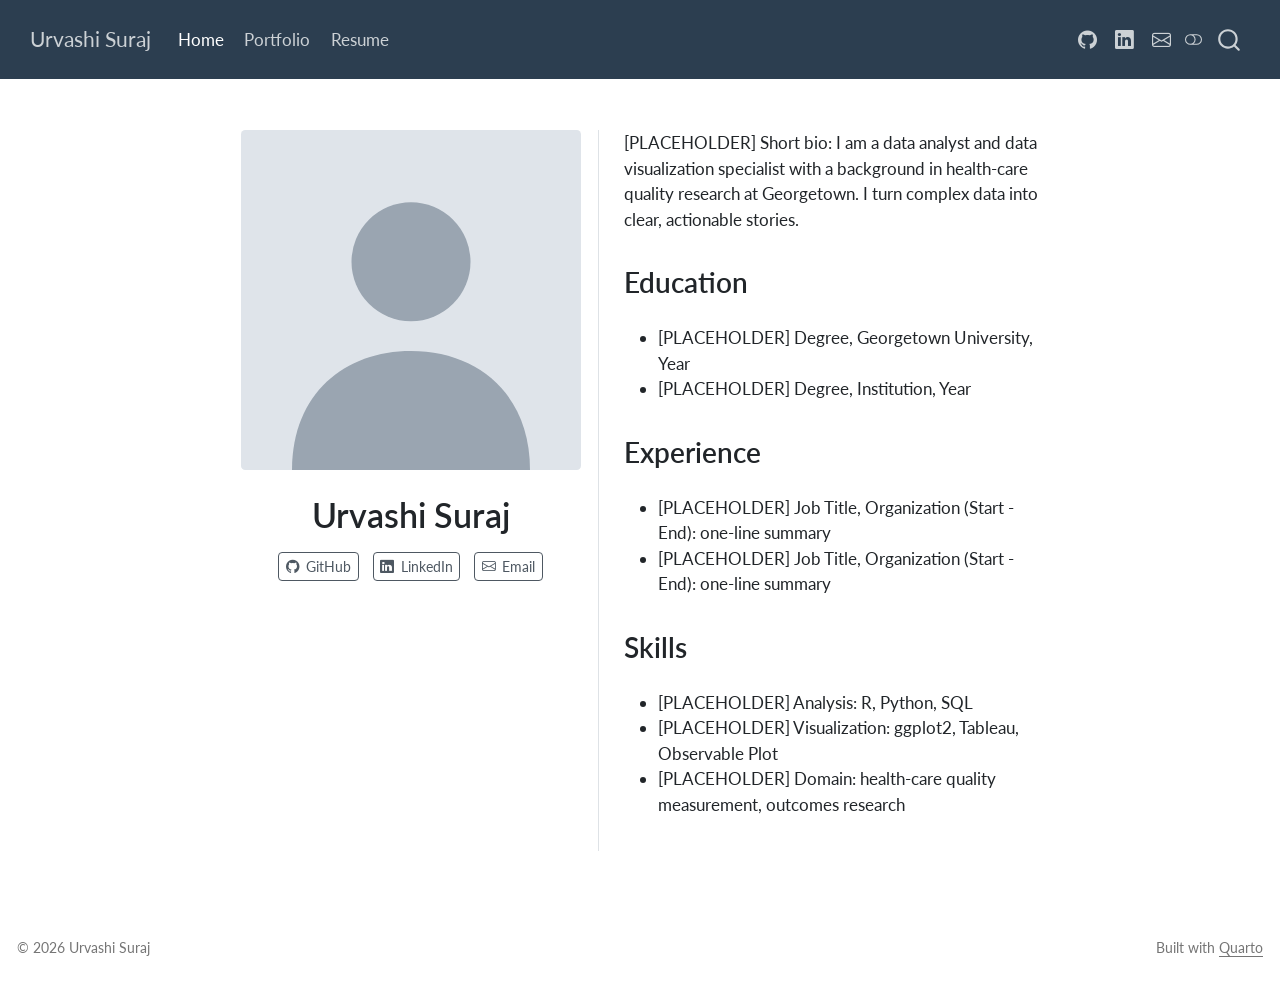
==== docs/index.html @ 336901df "First version of portfolio site" ====
<!DOCTYPE html>
<html xmlns="http://www.w3.org/1999/xhtml" lang="en" xml:lang="en"><head>

<meta charset="utf-8">
<meta name="generator" content="quarto-1.11.9">

<meta name="viewport" content="width=device-width, initial-scale=1.0, user-scalable=yes">


<title>Urvashi Suraj</title>
<style>
/* Default styles provided by pandoc.
** See https://pandoc.org/MANUAL.html#variables-for-html for config info.
*/
span.smallcaps{font-variant: small-caps;}
div.columns{display: flex; gap: 1.5em;}
div.column{flex: auto;}
@media screen {
div.columns{gap: min(4vw, 1.5em);}
div.column{overflow-x: auto;}
}
div.hanging-indent{margin-left: 1.5em; text-indent: -1.5em;}
ul.task-list{list-style: none;}
ul.task-list li input[type="checkbox"] {
  width: 0.8em;
  margin: 0 0.8em 0.2em -1em; /* quarto-specific, see https://github.com/quarto-dev/quarto-cli/issues/4556 */ 
  vertical-align: middle;
}
</style>


<script src="site_libs/quarto-nav/quarto-nav.js"></script>
<script src="site_libs/quarto-nav/headroom.min.js"></script>
<script src="site_libs/clipboard/clipboard.min.js"></script>
<script src="site_libs/quarto-search/autocomplete.umd.js"></script>
<script src="site_libs/quarto-search/fuse.min.js"></script>
<script src="site_libs/quarto-search/quarto-search.js"></script>
<meta name="quarto:offset" content="./">
<script src="site_libs/quarto-html/quarto.js" type="module"></script>
<script src="site_libs/quarto-html/tabsets/tabsets.js" type="module"></script>
<script src="site_libs/quarto-html/scrollable-regions/scrollable-regions.js" type="module"></script>
<script src="site_libs/quarto-html/popper.min.js"></script>
<script src="site_libs/quarto-html/tippy.umd.min.js"></script>
<link href="site_libs/quarto-html/tippy.css" rel="stylesheet">
<link href="site_libs/quarto-html/quarto-syntax-highlighting-63b5708e65d6cd79cd7618c58d0c21e7.css" rel="stylesheet" class="quarto-color-scheme" id="quarto-text-highlighting-styles">
<link href="site_libs/quarto-html/quarto-syntax-highlighting-dark-447e42e69aaa9833c0ba1b986f430b20.css" rel="stylesheet" class="quarto-color-scheme quarto-color-alternate" id="quarto-text-highlighting-styles">
<link href="site_libs/quarto-html/quarto-syntax-highlighting-63b5708e65d6cd79cd7618c58d0c21e7.css" rel="stylesheet" class="quarto-color-scheme-extra" id="quarto-text-highlighting-styles">
<script src="site_libs/bootstrap/bootstrap.min.js"></script>
<link href="site_libs/bootstrap/bootstrap-icons.css" rel="stylesheet">
<link href="site_libs/bootstrap/bootstrap-4f284bd4e9ed61fbc505966a4ed2d220.min.css" rel="stylesheet" append-hash="true" class="quarto-color-scheme" id="quarto-bootstrap" data-mode="light">
<link href="site_libs/bootstrap/bootstrap-dark-9b3cc0c826b4a59f2dc288e70fb3f2be.min.css" rel="stylesheet" append-hash="true" class="quarto-color-scheme quarto-color-alternate" id="quarto-bootstrap" data-mode="dark">
<link href="site_libs/bootstrap/bootstrap-4f284bd4e9ed61fbc505966a4ed2d220.min.css" rel="stylesheet" append-hash="true" class="quarto-color-scheme-extra" id="quarto-bootstrap" data-mode="light">
<script id="quarto-search-options" type="application/json">{
  "location": "navbar",
  "copy-button": false,
  "collapse-after": 3,
  "panel-placement": "end",
  "type": "overlay",
  "limit": 50,
  "keyboard-shortcut": [
    "f",
    "/",
    "s"
  ],
  "show-item-context": false,
  "language": {
    "search-no-results-text": "No results",
    "search-matching-documents-text": "matching documents",
    "search-copy-link-title": "Copy link to search",
    "search-hide-matches-text": "Hide additional matches",
    "search-more-match-text": "more match in this document",
    "search-more-matches-text": "more matches in this document",
    "search-clear-button-title": "Clear",
    "search-text-placeholder": "",
    "search-detached-cancel-button-title": "Cancel",
    "search-submit-button-title": "Submit",
    "search-label": "Search"
  }
}</script>


</head>

<body class="nav-fixed fullcontent quarto-light"><a id="quarto-skip-link" class="visually-hidden-focusable" href="#quarto-document-content">Skip to main content</a><script id="quarto-html-before-body" type="application/javascript">
    const toggleBodyColorMode = (bsSheetEl) => {
      const mode = bsSheetEl.getAttribute("data-mode");
      const bodyEl = window.document.querySelector("body");
      if (mode === "dark") {
        bodyEl.classList.add("quarto-dark");
        bodyEl.classList.remove("quarto-light");
      } else {
        bodyEl.classList.add("quarto-light");
        bodyEl.classList.remove("quarto-dark");
      }
    }
    const toggleBodyColorPrimary = () => {
      const bsSheetEl = window.document.querySelector("link#quarto-bootstrap:not([rel=disabled-stylesheet])");
      if (bsSheetEl) {
        toggleBodyColorMode(bsSheetEl);
      }
    }
    const setColorSchemeToggle = (alternate) => {
      const toggles = window.document.querySelectorAll('.quarto-color-scheme-toggle');
      for (let i=0; i < toggles.length; i++) {
        const toggle = toggles[i];
        if (toggle) {
          toggle.setAttribute("aria-checked", alternate ? "true" : "false");
          if (alternate) {
            toggle.classList.add("alternate");
          } else {
            toggle.classList.remove("alternate");
          }
        }
      }
    };
    const toggleColorMode = (alternate) => {
      // Switch the stylesheets
      const primaryStylesheets = window.document.querySelectorAll('link.quarto-color-scheme:not(.quarto-color-alternate)');
      const alternateStylesheets = window.document.querySelectorAll('link.quarto-color-scheme.quarto-color-alternate');
      manageTransitions('#quarto-margin-sidebar .nav-link', false);
      if (alternate) {
        // note: dark is layered on light, we don't disable primary!
        enableStylesheet(alternateStylesheets);
        for (const sheetNode of alternateStylesheets) {
          if (sheetNode.id === "quarto-bootstrap") {
            toggleBodyColorMode(sheetNode);
          }
        }
      } else {
        disableStylesheet(alternateStylesheets);
        enableStylesheet(primaryStylesheets)
        toggleBodyColorPrimary();
      }
      manageTransitions('#quarto-margin-sidebar .nav-link', true);
      // Switch the toggles
      setColorSchemeToggle(alternate)
    }
    // Hack to workaround the fact that safari doesn't
    // properly recolor the scrollbar when toggling (#1455).
    // Not run on load: stylesheets are set before first paint there, and
    // scrolling would undo the scroll to a URL fragment (#14973).
    // The one pixel nudge keeps the reader where they were.
    const refreshSafariScrollbar = () => {
      if (navigator.userAgent.indexOf('Safari') > 0 && navigator.userAgent.indexOf('Chrome') == -1) {
        manageTransitions("body", false);
        const scrollY = window.scrollY;
        window.scrollTo(0, scrollY > 0 ? scrollY - 1 : 1);
        setTimeout(() => {
          window.scrollTo(0, scrollY);
          manageTransitions("body", true);
        }, 40);
      }
    }
    const disableStylesheet = (stylesheets) => {
      for (let i=0; i < stylesheets.length; i++) {
        const stylesheet = stylesheets[i];
        stylesheet.rel = 'disabled-stylesheet';
      }
    }
    const enableStylesheet = (stylesheets) => {
      for (let i=0; i < stylesheets.length; i++) {
        const stylesheet = stylesheets[i];
        if(stylesheet.rel !== 'stylesheet') { // for Chrome, which will still FOUC without this check
          stylesheet.rel = 'stylesheet';
        }
      }
    }
    const manageTransitions = (selector, allowTransitions) => {
      const els = window.document.querySelectorAll(selector);
      for (let i=0; i < els.length; i++) {
        const el = els[i];
        if (allowTransitions) {
          el.classList.remove('notransition');
        } else {
          el.classList.add('notransition');
        }
      }
    }
    const isFileUrl = () => {
      return window.location.protocol === 'file:';
    }
    const hasAlternateSentinel = () => {
      let styleSentinel = getColorSchemeSentinel();
      if (styleSentinel !== null) {
        return styleSentinel === "alternate";
      } else {
        return false;
      }
    }
    const setStyleSentinel = (alternate) => {
      const value = alternate ? "alternate" : "default";
      if (!isFileUrl()) {
        window.localStorage.setItem("quarto-color-scheme", value);
      } else {
        localAlternateSentinel = value;
      }
    }
    const getColorSchemeSentinel = () => {
      if (!isFileUrl()) {
        const storageValue = window.localStorage.getItem("quarto-color-scheme");
        return storageValue != null ? storageValue : localAlternateSentinel;
      } else {
        return localAlternateSentinel;
      }
    }
    const toggleGiscusIfUsed = (isAlternate, darkModeDefault) => {
      const baseTheme = document.querySelector('#giscus-base-theme')?.value ?? 'light';
      const alternateTheme = document.querySelector('#giscus-alt-theme')?.value ?? 'dark';
      let newTheme = '';
      if(authorPrefersDark) {
        newTheme = isAlternate ? baseTheme : alternateTheme;
      } else {
        newTheme = isAlternate ? alternateTheme : baseTheme;
      }
      const changeGiscusTheme = () => {
        // From: https://github.com/giscus/giscus/issues/336
        const sendMessage = (message) => {
          const iframe = document.querySelector('iframe.giscus-frame');
          if (!iframe) return;
          iframe.contentWindow.postMessage({ giscus: message }, 'https://giscus.app');
        }
        sendMessage({
          setConfig: {
            theme: newTheme
          }
        });
      }
      const isGiscussLoaded = window.document.querySelector('iframe.giscus-frame') !== null;
      if (isGiscussLoaded) {
        changeGiscusTheme();
      }
    };
    const authorPrefersDark = false;
    const darkModeDefault = authorPrefersDark;
      document.querySelector('link#quarto-text-highlighting-styles.quarto-color-scheme-extra').rel = 'disabled-stylesheet';
      document.querySelector('link#quarto-bootstrap.quarto-color-scheme-extra').rel = 'disabled-stylesheet';
    let localAlternateSentinel = darkModeDefault ? 'alternate' : 'default';
    // Dark / light mode switch
    window.quartoToggleColorScheme = () => {
      // Read the current dark / light value
      let toAlternate = !hasAlternateSentinel();
      toggleColorMode(toAlternate);
      refreshSafariScrollbar();
      setStyleSentinel(toAlternate);
      toggleGiscusIfUsed(toAlternate, darkModeDefault);
      window.dispatchEvent(new Event('resize'));
    };
    // Switch to dark mode if need be
    if (hasAlternateSentinel()) {
      toggleColorMode(true);
    } else {
      toggleColorMode(false);
    }
  </script>

<div id="quarto-search-results"></div>
  <header id="quarto-header" class="headroom fixed-top">
    <nav class="navbar navbar-expand-lg " data-bs-theme="dark" aria-label="Site">
      <div class="navbar-container container-fluid">
      <div class="navbar-brand-container mx-auto">
    <a class="navbar-brand" href="./index.html">
    <span class="navbar-title">Urvashi Suraj</span>
    </a>
  </div>
          <button class="navbar-toggler" type="button" data-bs-toggle="collapse" data-bs-target="#navbarCollapse" aria-controls="navbarCollapse" aria-expanded="false" aria-label="Toggle navigation" onclick="if (window.quartoToggleHeadroom) { window.quartoToggleHeadroom(); }">
  <span class="navbar-toggler-icon"></span>
</button>
          <div class="collapse navbar-collapse" id="navbarCollapse">
            <ul class="navbar-nav navbar-nav-scroll me-auto">
  <li class="nav-item">
    <a class="nav-link active" href="./index.html" aria-current="page"> 
<span class="menu-text">Home</span></a>
  </li>  
  <li class="nav-item">
    <a class="nav-link" href="./portfolio.html"> 
<span class="menu-text">Portfolio</span></a>
  </li>  
  <li class="nav-item">
    <a class="nav-link" href="./resume.html"> 
<span class="menu-text">Resume</span></a>
  </li>  
</ul>
            <ul class="navbar-nav navbar-nav-scroll ms-auto">
  <li class="nav-item compact">
    <a class="nav-link" href="https://github.com/uu14-cmyk"> <i class="bi bi-github" role="img" aria-label="GitHub">
</i> 
<span class="menu-text"></span></a>
  </li>  
  <li class="nav-item compact">
    <a class="nav-link" href="https://www.linkedin.com/in/your-handle"> <i class="bi bi-linkedin" role="img" aria-label="LinkedIn">
</i> 
<span class="menu-text"></span></a>
  </li>  
  <li class="nav-item compact">
    <a class="nav-link" href="mailto:you@example.com"> <i class="bi bi-envelope" role="img" aria-label="Email">
</i> 
<span class="menu-text"></span></a>
  </li>  
</ul>
          </div> <!-- /navcollapse -->
            <div class="quarto-navbar-tools">
  <button type="button" role="switch" aria-checked="false" class="quarto-color-scheme-toggle quarto-navigation-tool  px-1" onclick="window.quartoToggleColorScheme(); return false;" title="Toggle dark mode" aria-label="Toggle dark mode"><i class="bi"></i></button>
</div>
            <div id="quarto-search" class="" title="Search"></div>
      </div> <!-- /container-fluid -->
    </nav>
</header>
<!-- content -->
<div id="quarto-content" class="quarto-container page-columns page-rows-contents page-layout-article page-navbar">
<!-- sidebar -->
<!-- margin-sidebar -->
    
<!-- main -->
<div class="quarto-about-trestles">
  <div class="about-entity">
    <img src="images/headshot.svg" alt="Placeholder headshot" class="about-image
  rounded " style="width: 20em;">
<header id="title-block-header" class="quarto-title-block default">
<div class="quarto-title">
<h1 class="title">Urvashi Suraj</h1>
</div>
<div class="quarto-title-meta">
  </div>
</header>
    <div class="about-links">
  <a href="https://github.com/uu14-cmyk" class="about-link" rel="" target="">
    <i class="bi bi-github"></i>
     <span class="about-link-text">GitHub</span>
  </a>
  <a href="https://www.linkedin.com/in/your-handle" class="about-link" rel="" target="">
    <i class="bi bi-linkedin"></i>
     <span class="about-link-text">LinkedIn</span>
  </a>
  <a href="mailto:you@example.com" class="about-link" rel="" target="">
    <i class="bi bi-envelope"></i>
     <span class="about-link-text">Email</span>
  </a>
</div>
  </div>
  <div class="about-contents"><main class="content" id="quarto-document-content" tabindex="-1">

<p>[PLACEHOLDER] Short bio: I am a data analyst and data visualization specialist with a background in health-care quality research at Georgetown. I turn complex data into clear, actionable stories.</p>
<section id="education" class="level2">
<h2 data-anchor-id="education">Education</h2>
<ul>
<li>[PLACEHOLDER] Degree, Georgetown University, Year</li>
<li>[PLACEHOLDER] Degree, Institution, Year</li>
</ul>
</section>
<section id="experience" class="level2">
<h2 data-anchor-id="experience">Experience</h2>
<ul>
<li>[PLACEHOLDER] Job Title, Organization (Start - End): one-line summary</li>
<li>[PLACEHOLDER] Job Title, Organization (Start - End): one-line summary</li>
</ul>
</section>
<section id="skills" class="level2">
<h2 data-anchor-id="skills">Skills</h2>
<ul>
<li>[PLACEHOLDER] Analysis: R, Python, SQL</li>
<li>[PLACEHOLDER] Visualization: ggplot2, Tableau, Observable Plot</li>
<li>[PLACEHOLDER] Domain: health-care quality measurement, outcomes research</li>
</ul>


</section>
</main></div>
</div>
 <!-- /main -->
<script id="quarto-html-after-body" type="application/javascript">
  window.document.addEventListener("DOMContentLoaded", function (event) {
    // Ensure there is a toggle, if there isn't float one in the top right
    if (window.document.querySelector('.quarto-color-scheme-toggle') === null) {
      const toggle = window.document.createElement('button');
      toggle.type = "button";
      toggle.setAttribute("role", "switch");
      toggle.setAttribute("aria-checked", "false");
      toggle.classList.add('top-right');
      toggle.classList.add('quarto-color-scheme-toggle');
      toggle.setAttribute("aria-label", "Toggle dark mode");
      toggle.onclick = function() { try { window.quartoToggleColorScheme(); } catch {} return false; };
      const i = window.document.createElement("i");
      i.classList.add('bi');
      toggle.appendChild(i);
      // Put the toggle in a landmark of its own, so that landmark navigation
      // can reach it.
      //
      // The container is always a fresh direct child of body, and the toggle is
      // never moved into page furniture that the theme or the author controls.
      // The toggle is positioned against the page, so any ancestor that
      // establishes a containing block captures it: a positioned element or a
      // grid for position: absolute, and transform, filter, will-change or
      // contain for position: fixed. A direct child of body has none of these
      // to inherit, and the shift when one appears is silent and visual.
      //
      // ARIA says a document should have at most one banner, and axe reports a
      // duplicate whether or not the banners carry distinct labels. So use a
      // header when the page has no banner yet, and a named region otherwise.
      //
      // A header is a banner wherever it sits, unless it is inside sectioning
      // content, so this cannot just look at the children of body: a custom
      // page layout wraps the title block header in a plain div. An explicit
      // role="banner" always counts.
      const sectioning = 'article, aside, main, nav, section, [role="article"], [role="complementary"], [role="main"], [role="navigation"], [role="region"]';
      const hasBanner = Array.from(
        window.document.querySelectorAll('header:not([role]), [role="banner"]')
      ).some(function(el) {
        return el.hasAttribute("role") || el.closest(sectioning) === null;
      });
      const container = window.document.createElement(hasBanner ? "div" : "header");
      if (hasBanner) {
        container.setAttribute("role", "region");
        container.setAttribute("aria-label", "Toggle dark mode");
      }
      container.classList.add('quarto-color-scheme-toggle-container');
      container.appendChild(toggle);
      window.document.body.appendChild(container);
    }
    setColorSchemeToggle(hasAlternateSentinel())
    const isCodeAnnotation = (el) => {
      for (const clz of el.classList) {
        if (clz.startsWith('code-annotation-')) {                     
          return true;
        }
      }
      return false;
    }
    const onCopySuccess = function(e) {
      // button target
      const button = e.trigger;
      // don't keep focus
      button.blur();
      // flash "checked"
      button.classList.add('code-copy-button-checked');
      var currentTitle = button.getAttribute("title");
      button.setAttribute("title", "Copied!");
      let tooltip;
      if (window.bootstrap) {
        button.setAttribute("data-bs-toggle", "tooltip");
        button.setAttribute("data-bs-placement", "left");
        button.setAttribute("data-bs-title", "Copied!");
        tooltip = new bootstrap.Tooltip(button, 
          { trigger: "manual", 
            customClass: "code-copy-button-tooltip",
            offset: [0, -8]});
        tooltip.show();    
      }
      setTimeout(function() {
        if (tooltip) {
          tooltip.hide();
          button.removeAttribute("data-bs-title");
          button.removeAttribute("data-bs-toggle");
          button.removeAttribute("data-bs-placement");
        }
        button.setAttribute("title", currentTitle);
        button.classList.remove('code-copy-button-checked');
      }, 1000);
      // clear code selection
      e.clearSelection();
    }
    const getTextToCopy = function(trigger) {
      const outerScaffold = trigger.parentElement.cloneNode(true);
      const codeEl = outerScaffold.querySelector('code');
      for (const childEl of codeEl.children) {
        if (isCodeAnnotation(childEl)) {
          childEl.remove();
        }
      }
      return codeEl.innerText;
    }
    const clipboard = new window.ClipboardJS('.code-copy-button:not([data-in-quarto-modal])', {
      text: getTextToCopy
    });
    clipboard.on('success', onCopySuccess);
    if (window.document.getElementById('quarto-embedded-source-code-modal')) {
      const clipboardModal = new window.ClipboardJS('.code-copy-button[data-in-quarto-modal]', {
        text: getTextToCopy,
        container: window.document.getElementById('quarto-embedded-source-code-modal')
      });
      clipboardModal.on('success', onCopySuccess);
    }
      var localhostRegex = new RegExp(/^(?:http|https):\/\/localhost\:?[0-9]*\//);
      var mailtoRegex = new RegExp(/^mailto:/);
        var filterRegex = new RegExp('/' + window.location.host + '/');
      var isInternal = (href) => {
          return filterRegex.test(href) || localhostRegex.test(href) || mailtoRegex.test(href);
      }
      // Inspect non-navigation links and adorn them if external
      window.quartoDecorateExternalLinks = function (root) {
     var links = (root || window.document).querySelectorAll('a[href]:not(.nav-link):not(.navbar-brand):not(.toc-action):not(.sidebar-link):not(.sidebar-item-toggle):not(.pagination-link):not(.no-external):not([aria-hidden]):not(.dropdown-item):not(.quarto-navigation-tool):not(.about-link)');
      for (var i=0; i<links.length; i++) {
        const link = links[i];
        if (!isInternal(link.href)) {
          // undo the damage that might have been done by quarto-nav.js in the case of
          // links that we want to consider external
          if (link.dataset.originalHref !== undefined) {
            link.href = link.dataset.originalHref;
          }
          if (!link.classList.contains('no-external-icon')) {
          }
        }
      }
      };
      window.quartoDecorateExternalLinks(window.document);
    // Esc closes the popup (WCAG 1.4.13) and focus leaving both trigger and
    // popup closes it (WCAG 2.4.11); tippy handles neither for interactive popups.
    const hideOnEscAndFocusOut = {
      name: 'hideOnEscAndFocusOut',
      defaultValue: true,
      fn(instance) {
        const dismiss = () => {
          // A show scheduled by the trigger delay would otherwise reopen it
          instance.clearDelayTimeouts();
          instance.hide();
        };
        const onKeyDown = (event) => {
          if (event.key !== 'Escape') {
            return;
          }
          // Keep Esc from also reaching page handlers (e.g. reveal.js overview),
          // except an open reveal.js slide menu, which Esc should close too.
          // The menu handles keys only when its keyboard option is on.
          const menuHandlesEsc = window.Reveal?.getPlugin?.('menu')?.isOpen() &&
            window.Reveal.getConfig().menu?.keyboard !== false;
          if (!menuHandlesEsc) {
            event.stopPropagation();
          }
          if (instance.popper.contains(window.document.activeElement)) {
            // Disabled while refocusing so the focus trigger does not reopen it
            instance.disable();
            instance.reference.focus();
            instance.enable();
          }
          dismiss();
        };
        const onFocusOut = (event) => {
          const target = event.relatedTarget;
          if (target && !instance.reference.contains(target) &&
              !instance.popper.contains(target)) {
            dismiss();
          }
        };
        // On the trigger too: a click trigger (code-annotations: select) has no
        // blur handling. Attached for the instance's lifetime so leaving the
        // trigger also cancels a show still pending on the trigger delay.
        instance.reference.addEventListener('focusout', onFocusOut);
        return {
          onShow() {
            window.document.addEventListener('keydown', onKeyDown, true);
            instance.popper.addEventListener('focusout', onFocusOut);
          },
          onHide() {
            window.document.removeEventListener('keydown', onKeyDown, true);
            instance.popper.removeEventListener('focusout', onFocusOut);
          },
          onDestroy() {
            instance.reference.removeEventListener('focusout', onFocusOut);
          },
        };
      },
    };
    function tippyHover(el, contentFn, onTriggerFn, onUntriggerFn) {
      const config = {
        allowHTML: true,
        maxWidth: 500,
        delay: 100,
        arrow: false,
        appendTo: function(el) {
            return el.parentElement;
        },
        interactive: true,
        interactiveBorder: 10,
        theme: 'quarto',
        placement: 'bottom-start',
        plugins: [hideOnEscAndFocusOut],
      };
      if (contentFn) {
        config.content = contentFn;
      }
      if (onTriggerFn) {
        config.onTrigger = onTriggerFn;
      }
      if (onUntriggerFn) {
        config.onUntrigger = onUntriggerFn;
      }
      window.tippy(el, config); 
    }
    const noterefs = window.document.querySelectorAll('a[role="doc-noteref"]');
    for (var i=0; i<noterefs.length; i++) {
      const ref = noterefs[i];
      tippyHover(ref, function() {
        // use id or data attribute instead here
        let href = ref.getAttribute('data-footnote-href') || ref.getAttribute('href');
        try { href = new URL(href).hash; } catch {}
        const id = href.replace(/^#\/?/, "");
        const note = window.document.getElementById(id);
        if (note) {
          return note.innerHTML;
        } else {
          return "";
        }
      });
    }
    const xrefs = window.document.querySelectorAll('a.quarto-xref');
    const processXRef = (id, note) => {
      // Strip column container classes
      const stripColumnClz = (el) => {
        el.classList.remove("page-full", "page-columns");
        if (el.children) {
          for (const child of el.children) {
            stripColumnClz(child);
          }
        }
      }
      stripColumnClz(note)
      if (id === null || id.startsWith('sec-')) {
        // Special case sections, only their first couple elements
        const container = document.createElement("div");
        if (note.children && note.children.length > 2) {
          container.appendChild(note.children[0].cloneNode(true));
          for (let i = 1; i < note.children.length; i++) {
            const child = note.children[i];
            if (child.tagName === "P" && child.innerText === "") {
              continue;
            } else {
              container.appendChild(child.cloneNode(true));
              break;
            }
          }
          if (window.Quarto?.typesetMath) {
            window.Quarto.typesetMath(container);
          }
          return container.innerHTML
        } else {
          if (window.Quarto?.typesetMath) {
            window.Quarto.typesetMath(note);
          }
          return note.innerHTML;
        }
      } else {
        // Remove any anchor links if they are present
        const anchorLink = note.querySelector('a.anchorjs-link');
        if (anchorLink) {
          anchorLink.remove();
        }
        if (window.Quarto?.typesetMath) {
          window.Quarto.typesetMath(note);
        }
        if (note.classList.contains("callout")) {
          return note.outerHTML;
        } else {
          return note.innerHTML;
        }
      }
    }
    for (var i=0; i<xrefs.length; i++) {
      const xref = xrefs[i];
      tippyHover(xref, undefined, function(instance) {
        instance.disable();
        let url = xref.getAttribute('href');
        let hash = undefined; 
        if (url.startsWith('#')) {
          hash = url;
        } else {
          try { hash = new URL(url).hash; } catch {}
        }
        if (hash) {
          const id = hash.replace(/^#\/?/, "");
          const note = window.document.getElementById(id);
          if (note !== null) {
            try {
              const html = processXRef(id, note.cloneNode(true));
              instance.setContent(html);
            } finally {
              instance.enable();
              instance.show();
            }
          } else {
            // See if we can fetch this
            fetch(url.split('#')[0])
            .then(res => res.text())
            .then(html => {
              const parser = new DOMParser();
              const htmlDoc = parser.parseFromString(html, "text/html");
              const note = htmlDoc.getElementById(id);
              if (note !== null) {
                const html = processXRef(id, note);
                instance.setContent(html);
              } 
            }).finally(() => {
              instance.enable();
              instance.show();
            });
          }
        } else {
          // See if we can fetch a full url (with no hash to target)
          // This is a special case and we should probably do some content thinning / targeting
          fetch(url)
          .then(res => res.text())
          .then(html => {
            const parser = new DOMParser();
            const htmlDoc = parser.parseFromString(html, "text/html");
            const note = htmlDoc.querySelector('main.content');
            if (note !== null) {
              // This should only happen for chapter cross references
              // (since there is no id in the URL)
              // remove the first header
              if (note.children.length > 0 && note.children[0].tagName === "HEADER") {
                note.children[0].remove();
              }
              const html = processXRef(null, note);
              instance.setContent(html);
            } 
          }).finally(() => {
            instance.enable();
            instance.show();
          });
        }
      }, function(instance) {
      });
    }
        let selectedAnnoteEl;
        const selectorForAnnotation = ( cell, annotation) => {
          let cellAttr = 'data-code-cell="' + cell + '"';
          let lineAttr = 'data-code-annotation="' +  annotation + '"';
          const selector = 'span[' + cellAttr + '][' + lineAttr + ']';
          return selector;
        }
        const selectCodeLines = (annoteEl) => {
          const doc = window.document;
          const targetCell = annoteEl.getAttribute("data-target-cell");
          const targetAnnotation = annoteEl.getAttribute("data-target-annotation");
          const annoteSpan = window.document.querySelector(selectorForAnnotation(targetCell, targetAnnotation));
          const lines = annoteSpan.getAttribute("data-code-lines").split(",");
          const lineIds = lines.map((line) => {
            return targetCell + "-" + line;
          })
          // Each band is positioned against its own containing block, which is
          // not the offsetParent of the lines, so place it from client rects.
          const placeBand = (band, firstEl, lastEl, codeBlock) => {
            const container = band.offsetParent;
            if (container === null) {
              return;
            }
            const containerRect = container.getBoundingClientRect();
            // Reveal.js scales slides with a transform, so convert client
            // pixels back to the CSS pixels of the container.
            const scale = containerRect.height / container.offsetHeight || 1;
            const firstRect = firstEl.getBoundingClientRect();
            const lastRect = lastEl.getBoundingClientRect();
            const top = (firstRect.top - containerRect.top) / scale - container.clientTop + container.scrollTop;
            const height = (lastRect.bottom - firstRect.top) / scale;
            band.style.top = top - 2 + "px";
            band.style.height = height + 4 + "px";
            if (codeBlock) {
              // Without the copy button wrapper, the containing block is wider
              // than the code block, so span the code block explicitly.
              const blockRect = codeBlock.getBoundingClientRect();
              band.style.left = (blockRect.left - containerRect.left) / scale - container.clientLeft + container.scrollLeft + "px";
              band.style.width = blockRect.width / scale + "px";
            }
          };
          if (lineIds.length > 0) {
            const el = window.document.getElementById(lineIds[0]);
            const lastEl = window.document.getElementById(lineIds[lineIds.length - 1]);
            const parent = el.parentElement.parentElement;
            // cook up a div (if necessary) and position it
            let div = window.document.getElementById("code-annotation-line-highlight");
            if (div === null) {
              div = window.document.createElement("div");
              div.setAttribute("id", "code-annotation-line-highlight");
              div.style.position = 'absolute';
              parent.appendChild(div);
            }
            placeBand(div, el, lastEl, parent.closest("div.sourceCode") || parent);
            let gutterDiv = window.document.getElementById("code-annotation-line-highlight-gutter");
            if (gutterDiv === null) {
              gutterDiv = window.document.createElement("div");
              gutterDiv.setAttribute("id", "code-annotation-line-highlight-gutter");
              gutterDiv.style.position = 'absolute';
              const codeCell = window.document.getElementById(targetCell);
              const gutter = codeCell.querySelector('.code-annotation-gutter');
              gutter.appendChild(gutterDiv);
            }
            placeBand(gutterDiv, el, lastEl);
            selectedAnnoteEl = annoteEl;
          }
        };
        const unselectCodeLines = () => {
          const elementsIds = ["code-annotation-line-highlight", "code-annotation-line-highlight-gutter"];
          elementsIds.forEach((elId) => {
            const div = window.document.getElementById(elId);
            if (div) {
              div.remove();
            }
          });
          selectedAnnoteEl = undefined;
        };
          // Handle positioning of the toggle
      window.addEventListener(
        "resize",
        throttle(() => {
          elRect = undefined;
          if (selectedAnnoteEl) {
            selectCodeLines(selectedAnnoteEl);
          }
        }, 10)
      );
      function throttle(fn, ms) {
      let throttle = false;
      let timer;
        return (...args) => {
          if(!throttle) { // first call gets through
              fn.apply(this, args);
              throttle = true;
          } else { // all the others get throttled
              if(timer) clearTimeout(timer); // cancel #2
              timer = setTimeout(() => {
                fn.apply(this, args);
                timer = throttle = false;
              }, ms);
          }
        };
      }
        // Attach click handler to the DT
        const annoteDls = window.document.querySelectorAll('dt[data-target-cell]');
        for (const annoteDlNode of annoteDls) {
          annoteDlNode.addEventListener('click', (event) => {
            const clickedEl = event.target;
            if (clickedEl !== selectedAnnoteEl) {
              unselectCodeLines();
              const activeEl = window.document.querySelector('dt[data-target-cell].code-annotation-active');
              if (activeEl) {
                activeEl.classList.remove('code-annotation-active');
              }
              selectCodeLines(clickedEl);
              clickedEl.classList.add('code-annotation-active');
            } else {
              // Unselect the line
              unselectCodeLines();
              clickedEl.classList.remove('code-annotation-active');
            }
          });
        }
    const findCites = (el) => {
      const parentEl = el.parentElement;
      if (parentEl) {
        const cites = parentEl.dataset.cites;
        if (cites) {
          return {
            el,
            cites: cites.split(' ')
          };
        } else {
          return findCites(el.parentElement)
        }
      } else {
        return undefined;
      }
    };
    var bibliorefs = window.document.querySelectorAll('a[role="doc-biblioref"]');
    for (var i=0; i<bibliorefs.length; i++) {
      const ref = bibliorefs[i];
      const citeInfo = findCites(ref);
      if (citeInfo) {
        tippyHover(citeInfo.el, function() {
          var popup = window.document.createElement('div');
          citeInfo.cites.forEach(function(cite) {
            var citeDiv = window.document.createElement('div');
            citeDiv.classList.add('hanging-indent');
            citeDiv.classList.add('csl-entry');
            var biblioDiv = window.document.getElementById('ref-' + cite);
            if (biblioDiv) {
              citeDiv.innerHTML = biblioDiv.innerHTML;
            }
            popup.appendChild(citeDiv);
          });
          return popup.innerHTML;
        });
      }
    }
  });
  </script>
  <script type="application/javascript">
  window.quartoScrollableRegionsLabels = {"code":"Scrollable code","output":"Scrollable output"};
  </script>
</div> <!-- /content -->
<footer class="footer">
  <div class="nav-footer">
    <div class="nav-footer-left">
<p>© 2026 Urvashi Suraj</p>
</div>   
    <div class="nav-footer-center">
      &nbsp;
    </div>
    <div class="nav-footer-right">
<p>Built with <a href="https://quarto.org/">Quarto</a></p>
</div>
  </div>
</footer>




</body></html>
---- docs/site_libs/quarto-html/tippy.css ----
.tippy-box[data-animation=fade][data-state=hidden]{opacity:0}[data-tippy-root]{max-width:calc(100vw - 10px)}.tippy-box{position:relative;background-color:#333;color:#fff;border-radius:4px;font-size:14px;line-height:1.4;white-space:normal;outline:0;transition-property:transform,visibility,opacity}.tippy-box[data-placement^=top]>.tippy-arrow{bottom:0}.tippy-box[data-placement^=top]>.tippy-arrow:before{bottom:-7px;left:0;border-width:8px 8px 0;border-top-color:initial;transform-origin:center top}.tippy-box[data-placement^=bottom]>.tippy-arrow{top:0}.tippy-box[data-placement^=bottom]>.tippy-arrow:before{top:-7px;left:0;border-width:0 8px 8px;border-bottom-color:initial;transform-origin:center bottom}.tippy-box[data-placement^=left]>.tippy-arrow{right:0}.tippy-box[data-placement^=left]>.tippy-arrow:before{border-width:8px 0 8px 8px;border-left-color:initial;right:-7px;transform-origin:center left}.tippy-box[data-placement^=right]>.tippy-arrow{left:0}.tippy-box[data-placement^=right]>.tippy-arrow:before{left:-7px;border-width:8px 8px 8px 0;border-right-color:initial;transform-origin:center right}.tippy-box[data-inertia][data-state=visible]{transition-timing-function:cubic-bezier(.54,1.5,.38,1.11)}.tippy-arrow{width:16px;height:16px;color:#333}.tippy-arrow:before{content:"";position:absolute;border-color:transparent;border-style:solid}.tippy-content{position:relative;padding:5px 9px;z-index:1}
---- docs/site_libs/quarto-html/quarto-syntax-highlighting-63b5708e65d6cd79cd7618c58d0c21e7.css ----
/* quarto syntax highlight colors */
:root {
  --quarto-hl-ot-color: #003B4F;
  --quarto-hl-at-color: #657422;
  --quarto-hl-ss-color: #20794D;
  --quarto-hl-an-color: #5E5E5E;
  --quarto-hl-fu-color: #4758AB;
  --quarto-hl-st-color: #20794D;
  --quarto-hl-cf-color: #003B4F;
  --quarto-hl-op-color: #5E5E5E;
  --quarto-hl-er-color: #AD0000;
  --quarto-hl-bn-color: #AD0000;
  --quarto-hl-al-color: #AD0000;
  --quarto-hl-va-color: #111111;
  --quarto-hl-bu-color: inherit;
  --quarto-hl-ex-color: inherit;
  --quarto-hl-pp-color: #AD0000;
  --quarto-hl-in-color: #5E5E5E;
  --quarto-hl-vs-color: #20794D;
  --quarto-hl-wa-color: #5E5E5E;
  --quarto-hl-do-color: #5E5E5E;
  --quarto-hl-im-color: #00769E;
  --quarto-hl-ch-color: #20794D;
  --quarto-hl-dt-color: #AD0000;
  --quarto-hl-fl-color: #AD0000;
  --quarto-hl-co-color: #5E5E5E;
  --quarto-hl-cv-color: #5E5E5E;
  --quarto-hl-cn-color: #8f5902;
  --quarto-hl-sc-color: #5E5E5E;
  --quarto-hl-dv-color: #AD0000;
  --quarto-hl-kw-color: #003B4F;
}

/* other quarto variables */
:root {
  --quarto-font-monospace: SFMono-Regular, Menlo, Monaco, Consolas, "Liberation Mono", "Courier New", monospace;
}

/* syntax highlight based on Pandoc's rules */
pre > code.sourceCode > span {
  color: #003B4F;
}

code.sourceCode > span {
  color: #003B4F;
}

div.sourceCode,
div.sourceCode pre.sourceCode {
  color: #003B4F;
}

/* Normal */
code span {
  color: #003B4F;
}

/* Alert */
code span.al {
  color: #AD0000;
  font-style: inherit;
}

/* Annotation */
code span.an {
  color: #5E5E5E;
  font-style: inherit;
}

/* Attribute */
code span.at {
  color: #657422;
  font-style: inherit;
}

/* BaseN */
code span.bn {
  color: #AD0000;
  font-style: inherit;
}

/* BuiltIn */
code span.bu {
  font-style: inherit;
}

/* ControlFlow */
code span.cf {
  color: #003B4F;
  font-weight: bold;
  font-style: inherit;
}

/* Char */
code span.ch {
  color: #20794D;
  font-style: inherit;
}

/* Constant */
code span.cn {
  color: #8f5902;
  font-style: inherit;
}

/* Comment */
code span.co {
  color: #5E5E5E;
  font-style: inherit;
}

/* CommentVar */
code span.cv {
  color: #5E5E5E;
  font-style: italic;
}

/* Documentation */
code span.do {
  color: #5E5E5E;
  font-style: italic;
}

/* DataType */
code span.dt {
  color: #AD0000;
  font-style: inherit;
}

/* DecVal */
code span.dv {
  color: #AD0000;
  font-style: inherit;
}

/* Error */
code span.er {
  color: #AD0000;
  font-style: inherit;
}

/* Extension */
code span.ex {
  font-style: inherit;
}

/* Float */
code span.fl {
  color: #AD0000;
  font-style: inherit;
}

/* Function */
code span.fu {
  color: #4758AB;
  font-style: inherit;
}

/* Import */
code span.im {
  color: #00769E;
  font-style: inherit;
}

/* Information */
code span.in {
  color: #5E5E5E;
  font-style: inherit;
}

/* Keyword */
code span.kw {
  color: #003B4F;
  font-weight: bold;
  font-style: inherit;
}

/* Operator */
code span.op {
  color: #5E5E5E;
  font-style: inherit;
}

/* Other */
code span.ot {
  color: #003B4F;
  font-style: inherit;
}

/* Preprocessor */
code span.pp {
  color: #AD0000;
  font-style: inherit;
}

/* SpecialChar */
code span.sc {
  color: #5E5E5E;
  font-style: inherit;
}

/* SpecialString */
code span.ss {
  color: #20794D;
  font-style: inherit;
}

/* String */
code span.st {
  color: #20794D;
  font-style: inherit;
}

/* Variable */
code span.va {
  color: #111111;
  font-style: inherit;
}

/* VerbatimString */
code span.vs {
  color: #20794D;
  font-style: inherit;
}

/* Warning */
code span.wa {
  color: #5E5E5E;
  font-style: italic;
}

.prevent-inlining {
  content: "</";
}

/*# sourceMappingURL=054cc16b9e9817627be6994582d2ffb5.css.map */
---- docs/site_libs/quarto-html/quarto-syntax-highlighting-dark-447e42e69aaa9833c0ba1b986f430b20.css ----
/* quarto syntax highlight colors */
:root {
  --quarto-hl-al-color: #f07178;
  --quarto-hl-an-color: #d4d0ab;
  --quarto-hl-at-color: #00e0e0;
  --quarto-hl-bn-color: #d4d0ab;
  --quarto-hl-bu-color: #abe338;
  --quarto-hl-ch-color: #abe338;
  --quarto-hl-co-color: #f8f8f2;
  --quarto-hl-cv-color: #ffd700;
  --quarto-hl-cn-color: #ffd700;
  --quarto-hl-cf-color: #ffa07a;
  --quarto-hl-dt-color: #ffa07a;
  --quarto-hl-dv-color: #d4d0ab;
  --quarto-hl-do-color: #f8f8f2;
  --quarto-hl-er-color: #f07178;
  --quarto-hl-ex-color: #00e0e0;
  --quarto-hl-fl-color: #d4d0ab;
  --quarto-hl-fu-color: #ffa07a;
  --quarto-hl-im-color: #abe338;
  --quarto-hl-in-color: #d4d0ab;
  --quarto-hl-kw-color: #ffa07a;
  --quarto-hl-op-color: #ffa07a;
  --quarto-hl-ot-color: #00e0e0;
  --quarto-hl-pp-color: #dcc6e0;
  --quarto-hl-re-color: #00e0e0;
  --quarto-hl-sc-color: #abe338;
  --quarto-hl-ss-color: #abe338;
  --quarto-hl-st-color: #abe338;
  --quarto-hl-va-color: #00e0e0;
  --quarto-hl-vs-color: #abe338;
  --quarto-hl-wa-color: #dcc6e0;
}

/* other quarto variables */
:root {
  --quarto-font-monospace: SFMono-Regular, Menlo, Monaco, Consolas, "Liberation Mono", "Courier New", monospace;
}

/* syntax highlight based on Pandoc's rules */
pre > code.sourceCode > span {
  color: #f8f8f2;
}

code.sourceCode > span {
  color: #f8f8f2;
}

div.sourceCode,
div.sourceCode pre.sourceCode {
  color: #f8f8f2;
}

/* Normal */
code span {
  color: #f8f8f2;
}

/* Alert */
code span.al {
  color: #f07178;
}

/* Annotation */
code span.an {
  color: #d4d0ab;
}

/* Attribute */
code span.at {
  color: #00e0e0;
}

/* BaseN */
code span.bn {
  color: #d4d0ab;
}

/* BuiltIn */
code span.bu {
  color: #abe338;
}

/* ControlFlow */
code span.cf {
  font-weight: bold;
  color: #ffa07a;
}

/* Char */
code span.ch {
  color: #abe338;
}

/* Constant */
code span.cn {
  color: #ffd700;
}

/* Comment */
code span.co {
  font-style: italic;
  color: #f8f8f2;
}

/* CommentVar */
code span.cv {
  color: #ffd700;
}

/* Documentation */
code span.do {
  color: #f8f8f2;
}

/* DataType */
code span.dt {
  color: #ffa07a;
}

/* DecVal */
code span.dv {
  color: #d4d0ab;
}

/* Error */
code span.er {
  color: #f07178;
  text-decoration: underline;
}

/* Extension */
code span.ex {
  font-weight: bold;
  color: #00e0e0;
}

/* Float */
code span.fl {
  color: #d4d0ab;
}

/* Function */
code span.fu {
  color: #ffa07a;
}

/* Import */
code span.im {
  color: #abe338;
}

/* Information */
code span.in {
  color: #d4d0ab;
}

/* Keyword */
code span.kw {
  font-weight: bold;
  color: #ffa07a;
}

/* Operator */
code span.op {
  color: #ffa07a;
}

/* Other */
code span.ot {
  color: #00e0e0;
}

/* Preprocessor */
code span.pp {
  color: #dcc6e0;
}

/* RegionMarker */
code span.re {
  background-color: #f8f8f2;
  color: #00e0e0;
}

/* SpecialChar */
code span.sc {
  color: #abe338;
}

/* SpecialString */
code span.ss {
  color: #abe338;
}

/* String */
code span.st {
  color: #abe338;
}

/* Variable */
code span.va {
  color: #00e0e0;
}

/* VerbatimString */
code span.vs {
  color: #abe338;
}

/* Warning */
code span.wa {
  color: #dcc6e0;
}

.prevent-inlining {
  content: "</";
}

/*# sourceMappingURL=be8e1111c2b710f7c3a4926ffa2967aa.css.map */
---- docs/site_libs/quarto-html/quarto-syntax-highlighting-63b5708e65d6cd79cd7618c58d0c21e7.css ----
/* quarto syntax highlight colors */
:root {
  --quarto-hl-ot-color: #003B4F;
  --quarto-hl-at-color: #657422;
  --quarto-hl-ss-color: #20794D;
  --quarto-hl-an-color: #5E5E5E;
  --quarto-hl-fu-color: #4758AB;
  --quarto-hl-st-color: #20794D;
  --quarto-hl-cf-color: #003B4F;
  --quarto-hl-op-color: #5E5E5E;
  --quarto-hl-er-color: #AD0000;
  --quarto-hl-bn-color: #AD0000;
  --quarto-hl-al-color: #AD0000;
  --quarto-hl-va-color: #111111;
  --quarto-hl-bu-color: inherit;
  --quarto-hl-ex-color: inherit;
  --quarto-hl-pp-color: #AD0000;
  --quarto-hl-in-color: #5E5E5E;
  --quarto-hl-vs-color: #20794D;
  --quarto-hl-wa-color: #5E5E5E;
  --quarto-hl-do-color: #5E5E5E;
  --quarto-hl-im-color: #00769E;
  --quarto-hl-ch-color: #20794D;
  --quarto-hl-dt-color: #AD0000;
  --quarto-hl-fl-color: #AD0000;
  --quarto-hl-co-color: #5E5E5E;
  --quarto-hl-cv-color: #5E5E5E;
  --quarto-hl-cn-color: #8f5902;
  --quarto-hl-sc-color: #5E5E5E;
  --quarto-hl-dv-color: #AD0000;
  --quarto-hl-kw-color: #003B4F;
}

/* other quarto variables */
:root {
  --quarto-font-monospace: SFMono-Regular, Menlo, Monaco, Consolas, "Liberation Mono", "Courier New", monospace;
}

/* syntax highlight based on Pandoc's rules */
pre > code.sourceCode > span {
  color: #003B4F;
}

code.sourceCode > span {
  color: #003B4F;
}

div.sourceCode,
div.sourceCode pre.sourceCode {
  color: #003B4F;
}

/* Normal */
code span {
  color: #003B4F;
}

/* Alert */
code span.al {
  color: #AD0000;
  font-style: inherit;
}

/* Annotation */
code span.an {
  color: #5E5E5E;
  font-style: inherit;
}

/* Attribute */
code span.at {
  color: #657422;
  font-style: inherit;
}

/* BaseN */
code span.bn {
  color: #AD0000;
  font-style: inherit;
}

/* BuiltIn */
code span.bu {
  font-style: inherit;
}

/* ControlFlow */
code span.cf {
  color: #003B4F;
  font-weight: bold;
  font-style: inherit;
}

/* Char */
code span.ch {
  color: #20794D;
  font-style: inherit;
}

/* Constant */
code span.cn {
  color: #8f5902;
  font-style: inherit;
}

/* Comment */
code span.co {
  color: #5E5E5E;
  font-style: inherit;
}

/* CommentVar */
code span.cv {
  color: #5E5E5E;
  font-style: italic;
}

/* Documentation */
code span.do {
  color: #5E5E5E;
  font-style: italic;
}

/* DataType */
code span.dt {
  color: #AD0000;
  font-style: inherit;
}

/* DecVal */
code span.dv {
  color: #AD0000;
  font-style: inherit;
}

/* Error */
code span.er {
  color: #AD0000;
  font-style: inherit;
}

/* Extension */
code span.ex {
  font-style: inherit;
}

/* Float */
code span.fl {
  color: #AD0000;
  font-style: inherit;
}

/* Function */
code span.fu {
  color: #4758AB;
  font-style: inherit;
}

/* Import */
code span.im {
  color: #00769E;
  font-style: inherit;
}

/* Information */
code span.in {
  color: #5E5E5E;
  font-style: inherit;
}

/* Keyword */
code span.kw {
  color: #003B4F;
  font-weight: bold;
  font-style: inherit;
}

/* Operator */
code span.op {
  color: #5E5E5E;
  font-style: inherit;
}

/* Other */
code span.ot {
  color: #003B4F;
  font-style: inherit;
}

/* Preprocessor */
code span.pp {
  color: #AD0000;
  font-style: inherit;
}

/* SpecialChar */
code span.sc {
  color: #5E5E5E;
  font-style: inherit;
}

/* SpecialString */
code span.ss {
  color: #20794D;
  font-style: inherit;
}

/* String */
code span.st {
  color: #20794D;
  font-style: inherit;
}

/* Variable */
code span.va {
  color: #111111;
  font-style: inherit;
}

/* VerbatimString */
code span.vs {
  color: #20794D;
  font-style: inherit;
}

/* Warning */
code span.wa {
  color: #5E5E5E;
  font-style: italic;
}

.prevent-inlining {
  content: "</";
}

/*# sourceMappingURL=054cc16b9e9817627be6994582d2ffb5.css.map */
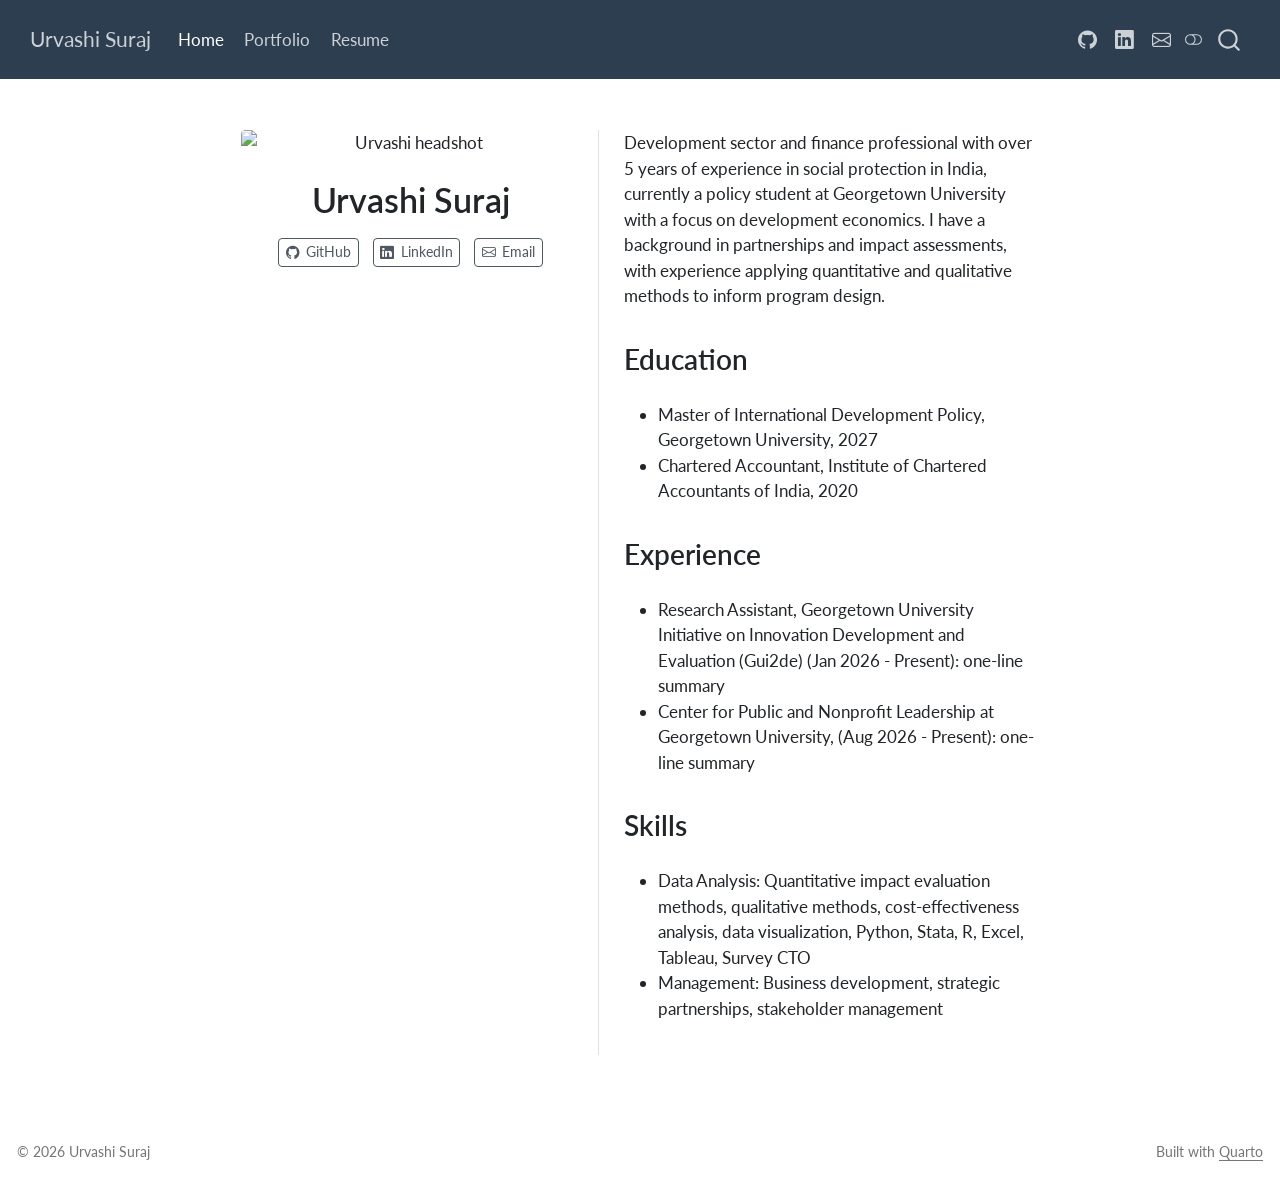
==== commit d85cd698: "updated the text in the index (welcome page)" ====
--- a/docs/index.html
+++ b/docs/index.html
@@ -313,7 +313,7 @@
 <!-- main -->
 <div class="quarto-about-trestles">
   <div class="about-entity">
-    <img src="images/headshot.svg" alt="Placeholder headshot" class="about-image
+    <img src="images/Urvashi headshot.jpg" alt="Urvashi headshot" class="about-image
   rounded " style="width: 20em;">
 <header id="title-block-header" class="quarto-title-block default">
 <div class="quarto-title">
@@ -327,11 +327,11 @@
     <i class="bi bi-github"></i>
      <span class="about-link-text">GitHub</span>
   </a>
-  <a href="https://www.linkedin.com/in/your-handle" class="about-link" rel="" target="">
+  <a href="https://www.linkedin.com/in/urvashi-suraj/" class="about-link" rel="" target="">
     <i class="bi bi-linkedin"></i>
      <span class="about-link-text">LinkedIn</span>
   </a>
-  <a href="mailto:you@example.com" class="about-link" rel="" target="">
+  <a href="/uu14@georgetown.edu" class="about-link" rel="" target="">
     <i class="bi bi-envelope"></i>
      <span class="about-link-text">Email</span>
   </a>
@@ -339,27 +339,26 @@
   </div>
   <div class="about-contents"><main class="content" id="quarto-document-content" tabindex="-1">
 
-<p>[PLACEHOLDER] Short bio: I am a data analyst and data visualization specialist with a background in health-care quality research at Georgetown. I turn complex data into clear, actionable stories.</p>
+<p>Development sector and finance professional with over 5 years of experience in social protection in India, currently a policy student at Georgetown University with a focus on development economics. I have a background in partnerships and impact assessments, with experience applying quantitative and qualitative methods to inform program design.</p>
 <section id="education" class="level2">
 <h2 data-anchor-id="education">Education</h2>
 <ul>
-<li>[PLACEHOLDER] Degree, Georgetown University, Year</li>
-<li>[PLACEHOLDER] Degree, Institution, Year</li>
+<li>Master of International Development Policy, Georgetown University, 2027</li>
+<li>Chartered Accountant, Institute of Chartered Accountants of India, 2020</li>
 </ul>
 </section>
 <section id="experience" class="level2">
 <h2 data-anchor-id="experience">Experience</h2>
 <ul>
-<li>[PLACEHOLDER] Job Title, Organization (Start - End): one-line summary</li>
-<li>[PLACEHOLDER] Job Title, Organization (Start - End): one-line summary</li>
+<li>Research Assistant, Georgetown University Initiative on Innovation Development and Evaluation (Gui2de) (Jan 2026 - Present): one-line summary</li>
+<li>Center for Public and Nonprofit Leadership at Georgetown University, (Aug 2026 - Present): one-line summary</li>
 </ul>
 </section>
 <section id="skills" class="level2">
 <h2 data-anchor-id="skills">Skills</h2>
 <ul>
-<li>[PLACEHOLDER] Analysis: R, Python, SQL</li>
-<li>[PLACEHOLDER] Visualization: ggplot2, Tableau, Observable Plot</li>
-<li>[PLACEHOLDER] Domain: health-care quality measurement, outcomes research</li>
+<li>Data Analysis: Quantitative impact evaluation methods, qualitative methods, cost-effectiveness analysis, data visualization, Python, Stata, R, Excel, Tableau, Survey CTO</li>
+<li>Management: Business development, strategic partnerships, stakeholder management</li>
 </ul>
 
 
